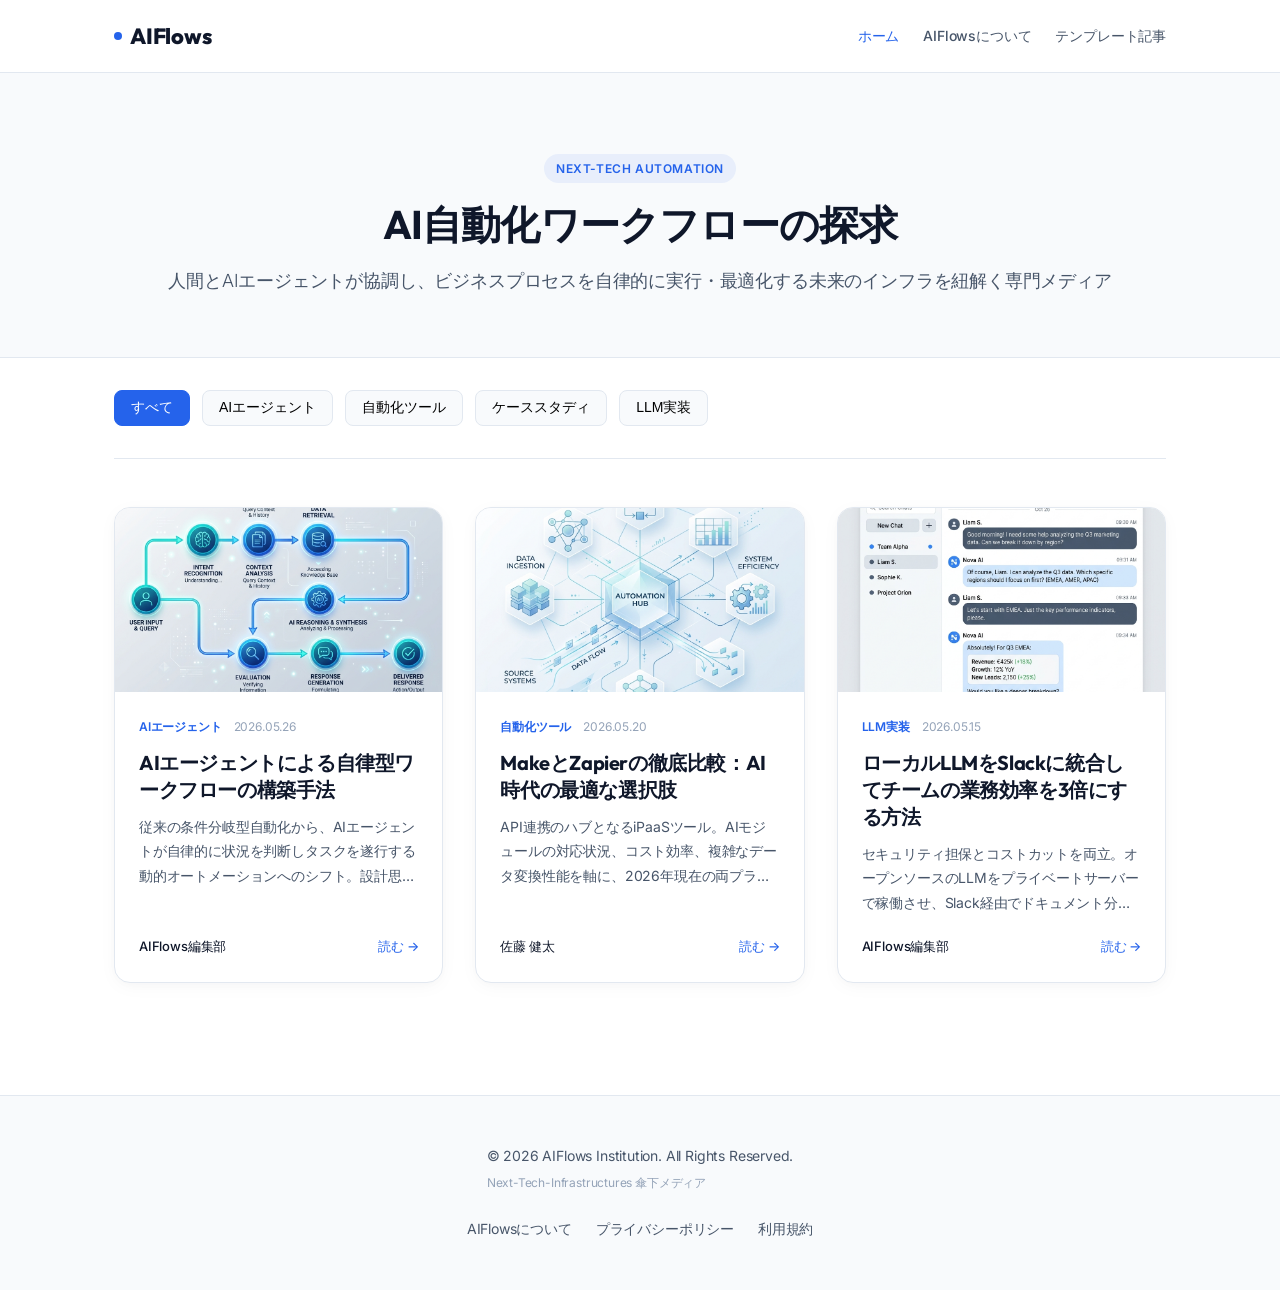
==== index.html @ 8ea33a56 "Initial commit of AIFlows blog template" ====
<!DOCTYPE html>
<html lang="ja">
<head>
    <meta charset="UTF-8">
    <meta name="viewport" content="width=device-width, initial-scale=1.0">
    <title>AIFlows | AI自動化ワークフローの専門メディア</title>
    <!-- Meta tags for SEO -->
    <meta name="description" content="AIFlowsは、AIエージェント、最新の自動化ツール、LLM統合などを活用した次世代ワークフローの構築・実践方法を解説する専門情報メディアです。">
    <meta name="keywords" content="AI自動化, AIワークフロー, AIエージェント, Make, Zapier, LLM, 業務効率化">
    <link rel="stylesheet" href="./styles.css">
</head>
<body>

    <!-- Header -->
    <header class="site-header">
        <div class="container nav-wrapper">
            <a href="./index.html" class="logo">
                <div class="logo-dot"></div>
                AIFlows
            </a>
            <nav class="main-nav">
                <a href="./index.html" class="active">ホーム</a>
                <a href="#about">AIFlowsについて</a>
                <a href="./article-template.html">テンプレート記事</a>
            </nav>
        </div>
    </header>

    <!-- Hero -->
    <section class="hero">
        <div class="container">
            <span class="hero-tag">Next-Tech Automation</span>
            <h1>AI自動化ワークフローの探求</h1>
            <p>人間とAIエージェントが協調し、ビジネスプロセスを自律的に実行・最適化する未来のインフラを紐解く専門メディア</p>
        </div>
    </section>

    <!-- Filter/Category Bar -->
    <div class="container">
        <div class="filter-bar">
            <button class="filter-btn active">すべて</button>
            <button class="filter-btn">AIエージェント</button>
            <button class="filter-btn">自動化ツール</button>
            <button class="filter-btn">ケーススタディ</button>
            <button class="filter-btn">LLM実装</button>
        </div>
    </div>

    <!-- Blog Grid -->
    <main class="container">
        <div class="blog-grid">
            
            <!-- Article 1 -->
            <article class="card">
                <div class="card-image-wrap">
                    <img src="./article_ai_agent.png" alt="AIエージェントによる自動自律型ワークフローの構築" loading="lazy">
                </div>
                <div class="card-content">
                    <div class="card-meta">
                        <span class="card-tag">AIエージェント</span>
                        <time datetime="2026-05-26">2026.05.26</time>
                    </div>
                    <h3><a href="./article-template.html">AIエージェントによる自律型ワークフローの構築手法</a></h3>
                    <p class="card-desc">
                        従来の条件分岐型自動化から、AIエージェントが自律的に状況を判断しタスクを遂行する動的オートメーションへのシフト。設計思想と実装プロセスを解説します。
                    </p>
                    <div class="card-footer">
                        <span class="author">AIFlows編集部</span>
                        <a href="./article-template.html" class="read-more">読む →</a>
                    </div>
                </div>
            </article>

            <!-- Article 2 -->
            <article class="card">
                <div class="card-image-wrap">
                    <img src="./article_automation.png" alt="MakeとZapierの徹底比較：2026年最新視点" loading="lazy">
                </div>
                <div class="card-content">
                    <div class="card-meta">
                        <span class="card-tag">自動化ツール</span>
                        <time datetime="2026-05-20">2026.05.20</time>
                    </div>
                    <h3><a href="./article-template.html">MakeとZapierの徹底比較：AI時代の最適な選択肢</a></h3>
                    <p class="card-desc">
                        API連携のハブとなるiPaaSツール。AIモジュールの対応状況、コスト効率、複雑なデータ変換性能を軸に、2026年現在の両プラットフォームの強みを比較検証。
                    </p>
                    <div class="card-footer">
                        <span class="author">佐藤 健太</span>
                        <a href="./article-template.html" class="read-more">読む →</a>
                    </div>
                </div>
            </article>

            <!-- Article 3 -->
            <article class="card">
                <div class="card-image-wrap">
                    <img src="./article_llm_slack.png" alt="ローカルLLMを社内Slackに統合する技術ガイド" loading="lazy">
                </div>
                <div class="card-content">
                    <div class="card-meta">
                        <span class="card-tag">LLM実装</span>
                        <time datetime="2026-05-15">2026.05.15</time>
                    </div>
                    <h3><a href="./article-template.html">ローカルLLMをSlackに統合してチームの業務効率を3倍にする方法</a></h3>
                    <p class="card-desc">
                        セキュリティ担保とコストカットを両立。オープンソースのLLMをプライベートサーバーで稼働させ、Slack経由でドキュメント分析を行う実用的な実装ガイド。
                    </p>
                    <div class="card-footer">
                        <span class="author">AIFlows編集部</span>
                        <a href="./article-template.html" class="read-more">読む →</a>
                    </div>
                </div>
            </article>

        </div>
    </main>

    <!-- Footer -->
    <footer class="site-footer">
        <div class="container footer-content">
            <div>
                <p>&copy; 2026 AIFlows Institution. All Rights Reserved.</p>
                <p style="font-size: 12px; color: var(--text-light); margin-top: 4px;">Next-Tech-Infrastructures 傘下メディア</p>
            </div>
            <div class="footer-links">
                <a href="#about">AIFlowsについて</a>
                <a href="#privacy">プライバシーポリシー</a>
                <a href="#terms">利用規約</a>
            </div>
        </div>
    </footer>

</body>
</html>
---- styles.css ----
/*
  AIFlows - Clean & Minimalist Blog Stylesheet
  Theme: Tech Minimalist (High Performance, Responsive)
*/

@import url('https://fonts.googleapis.com/css2?family=Inter:wght@300;400;500;600;700&family=Outfit:wght@400;600;800&display=swap');

:root {
    --bg-main: #ffffff;
    --bg-sub: #f8fafc;
    --text-main: #0f172a;
    --text-sub: #475569;
    --text-light: #94a3b8;
    --accent: #2563eb; /* Cobalt Blue */
    --accent-hover: #1d4ed8;
    --border: #e2e8f0;
    --card-shadow: 0 4px 20px -2px rgba(15, 23, 42, 0.04), 0 2px 8px -1px rgba(15, 23, 42, 0.02);
    --card-shadow-hover: 0 20px 25px -5px rgba(15, 23, 42, 0.08), 0 10px 10px -5px rgba(15, 23, 42, 0.04);
}

* {
    box-sizing: border-box;
    margin: 0;
    padding: 0;
}

body {
    font-family: 'Inter', 'Noto Sans JP', -apple-system, BlinkMacSystemFont, "Segoe UI", Roboto, sans-serif;
    background-color: var(--bg-main);
    color: var(--text-main);
    line-height: 1.75;
    font-size: 16px;
    -webkit-font-smoothing: antialiased;
    letter-spacing: -0.011em;
}

/* Typography */
h1, h2, h3, h4, h5, h6 {
    font-family: 'Outfit', sans-serif;
    color: var(--text-main);
    font-weight: 700;
    line-height: 1.25;
    letter-spacing: -0.02em;
}

a {
    color: inherit;
    text-decoration: none;
    transition: color 0.2s ease, opacity 0.2s ease;
}

/* Layout */
.container {
    width: 100%;
    max-width: 1100px;
    margin: 0 auto;
    padding: 0 24px;
}

/* Header & Nav */
header.site-header {
    border-b: 1px solid var(--border);
    position: sticky;
    top: 0;
    background-color: rgba(255, 255, 255, 0.85);
    backdrop-filter: blur(8px);
    -webkit-backdrop-filter: blur(8px);
    z-index: 100;
    border-bottom: 1px solid var(--border);
}

.nav-wrapper {
    display: flex;
    justify-content: space-between;
    align-items: center;
    height: 72px;
}

.logo {
    display: flex;
    align-items: center;
    gap: 8px;
    font-family: 'Outfit', sans-serif;
    font-size: 22px;
    font-weight: 800;
    color: var(--text-main);
}

.logo-dot {
    width: 8px;
    height: 8px;
    border-radius: 50%;
    background-color: var(--accent);
}

nav.main-nav {
    display: flex;
    gap: 24px;
    font-size: 14px;
    font-weight: 500;
    color: var(--text-sub);
}

nav.main-nav a:hover, nav.main-nav a.active {
    color: var(--accent);
}

/* Hero Section */
.hero {
    padding: 80px 0 60px 0;
    text-align: center;
    background-color: var(--bg-sub);
    border-bottom: 1px solid var(--border);
}

.hero-tag {
    display: inline-block;
    padding: 4px 12px;
    background-color: rgba(37, 99, 235, 0.08);
    color: var(--accent);
    font-size: 12px;
    font-weight: 600;
    border-radius: 9999px;
    margin-bottom: 16px;
    letter-spacing: 0.05em;
    text-transform: uppercase;
}

.hero h1 {
    font-size: 40px;
    margin-bottom: 16px;
}

.hero p {
    color: var(--text-sub);
    font-size: 18px;
    max-w-2xl: 600px;
    margin: 0 auto;
    font-weight: 300;
}

/* Filter bar */
.filter-bar {
    display: flex;
    gap: 12px;
    padding: 32px 0;
    border-bottom: 1px solid var(--border);
    overflow-x: auto;
    white-space: nowrap;
    -webkit-overflow-scrolling: touch;
}

.filter-btn {
    padding: 8px 16px;
    border-radius: 8px;
    font-size: 14px;
    font-weight: 500;
    background-color: var(--bg-sub);
    border: 1px solid var(--border);
    cursor: pointer;
    transition: all 0.2s ease;
}

.filter-btn:hover, .filter-btn.active {
    background-color: var(--accent);
    color: #ffffff;
    border-color: var(--accent);
}

/* Grid & Cards */
.blog-grid {
    display: grid;
    grid-template-columns: repeat(auto-fill, minmax(320px, 1fr));
    gap: 32px;
    padding: 48px 0;
}

.card {
    display: flex;
    flex-direction: column;
    background: var(--bg-main);
    border-radius: 16px;
    border: 1px solid var(--border);
    overflow: hidden;
    box-shadow: var(--card-shadow);
    transition: transform 0.2s ease, box-shadow 0.2s ease, border-color 0.2s ease;
}

.card:hover {
    transform: translateY(-4px);
    box-shadow: var(--card-shadow-hover);
    border-color: rgba(37, 99, 235, 0.2);
}

.card-image-wrap {
    aspect-ratio: 16 / 9;
    width: 100%;
    overflow: hidden;
    background-color: var(--bg-sub);
    position: relative;
}

.card-image-wrap img {
    width: 100%;
    height: 100%;
    object-fit: cover;
    transition: transform 0.3s ease;
}

.card:hover .card-image-wrap img {
    transform: scale(1.03);
}

.card-content {
    padding: 24px;
    display: flex;
    flex-direction: column;
    flex-grow: 1;
}

.card-meta {
    display: flex;
    align-items: center;
    gap: 12px;
    font-size: 12px;
    color: var(--text-light);
    margin-bottom: 12px;
}

.card-tag {
    color: var(--accent);
    font-weight: 600;
}

.card h3 {
    font-size: 20px;
    margin-bottom: 12px;
    line-height: 1.35;
}

.card h3 a:hover {
    color: var(--accent);
}

.card-desc {
    color: var(--text-sub);
    font-size: 14px;
    margin-bottom: 20px;
    display: -webkit-box;
    -webkit-line-clamp: 3;
    -webkit-box-orient: vertical;
    overflow: hidden;
}

.card-footer {
    margin-top: auto;
    display: flex;
    justify-content: space-between;
    align-items: center;
    font-size: 13px;
    font-weight: 500;
}

.read-more {
    color: var(--accent);
    display: flex;
    align-items: center;
    gap: 4px;
}

/* Article Template Styles */
.article-header {
    padding: 64px 0 40px 0;
    text-align: center;
    max-width: 800px;
    margin: 0 auto;
}

.article-header .meta {
    display: flex;
    justify-content: center;
    align-items: center;
    gap: 16px;
    font-size: 14px;
    color: var(--text-sub);
    margin-bottom: 16px;
}

.article-header h1 {
    font-size: 32px;
    md-font-size: 44px;
    margin-bottom: 24px;
}

.article-hero {
    width: 100%;
    max-width: 800px;
    aspect-ratio: 16 / 9;
    border-radius: 16px;
    overflow: hidden;
    margin: 0 auto 48px auto;
    border: 1px solid var(--border);
}

.article-hero img {
    width: 100%;
    height: 100%;
    object-fit: cover;
}

.article-body {
    max-width: 680px;
    margin: 0 auto;
    font-size: 17px;
    line-height: 1.8;
}

.article-body p {
    margin-bottom: 24px;
}

.article-body h2 {
    font-size: 26px;
    margin: 40px 0 20px 0;
    border-bottom: 1px solid var(--border);
    padding-bottom: 8px;
}

.article-body h3 {
    font-size: 20px;
    margin: 32px 0 16px 0;
}

.article-body blockquote {
    border-left: 4px solid var(--accent);
    padding: 16px 24px;
    background-color: var(--bg-sub);
    margin: 32px 0;
    border-radius: 0 8px 8px 0;
    font-style: italic;
    color: var(--text-sub);
}

.article-body ul, .article-body ol {
    margin-bottom: 24px;
    padding-left: 20px;
}

.article-body li {
    margin-bottom: 8px;
}

.article-body code {
    background-color: var(--bg-sub);
    padding: 2px 6px;
    border-radius: 4px;
    font-family: monospace;
    font-size: 15px;
}

/* Footer */
footer.site-footer {
    border-top: 1px solid var(--border);
    padding: 48px 0;
    background-color: var(--bg-sub);
    margin-top: 64px;
    font-size: 14px;
    color: var(--text-sub);
}

.footer-content {
    display: flex;
    flex-direction: column;
    md-flex-direction: row;
    justify-content: space-between;
    align-items: center;
    gap: 24px;
}

.footer-links {
    display: flex;
    gap: 24px;
}

/* Media Queries */
@media (max-width: 768px) {
    .nav-wrapper {
        height: 64px;
    }
    nav.main-nav {
        display: none; /* Can implement mobile drawer if needed, but keeping it minimalist */
    }
    .hero {
        padding: 60px 0 40px 0;
    }
    .hero h1 {
        font-size: 32px;
    }
    .hero p {
        font-size: 16px;
    }
    .article-header {
        padding: 40px 0 24px 0;
    }
    .article-header h1 {
        font-size: 28px;
    }
    .article-body {
        font-size: 16px;
    }
    .footer-content {
        flex-direction: column;
        text-align: center;
    }
}
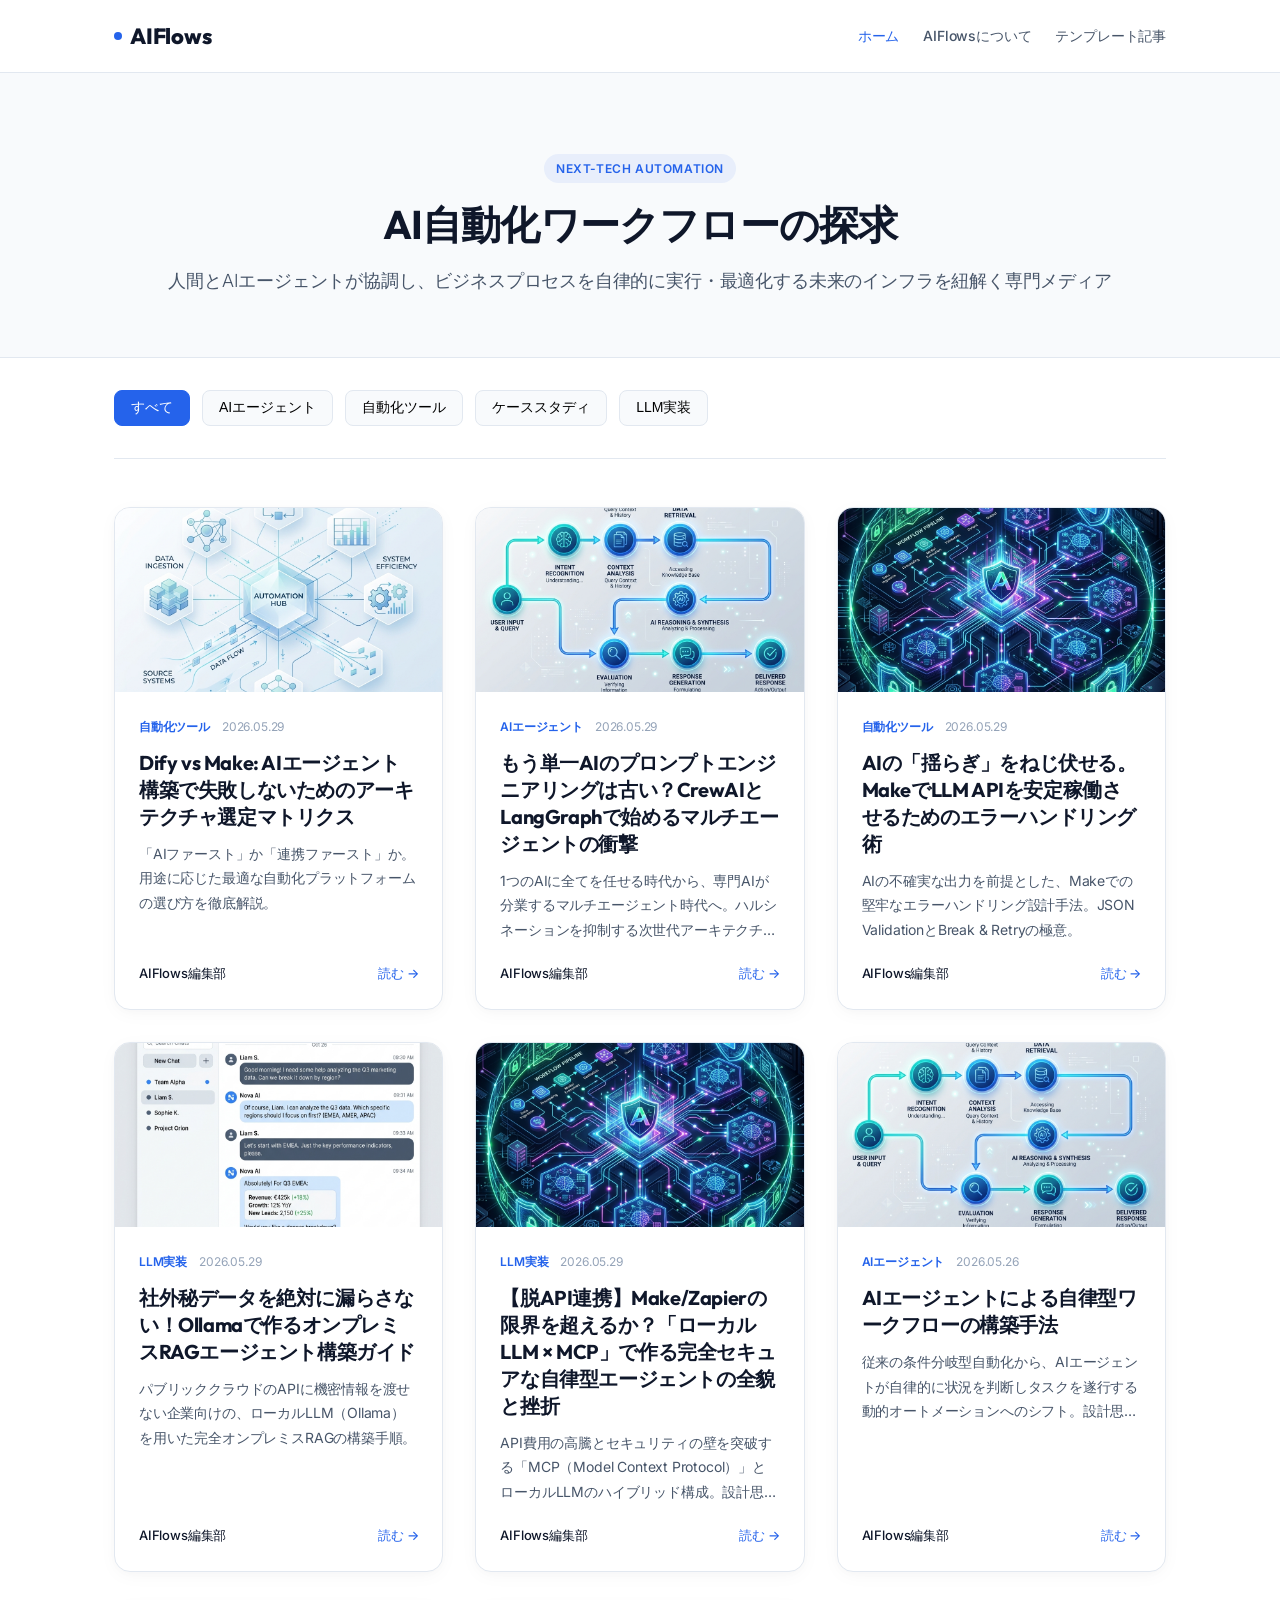
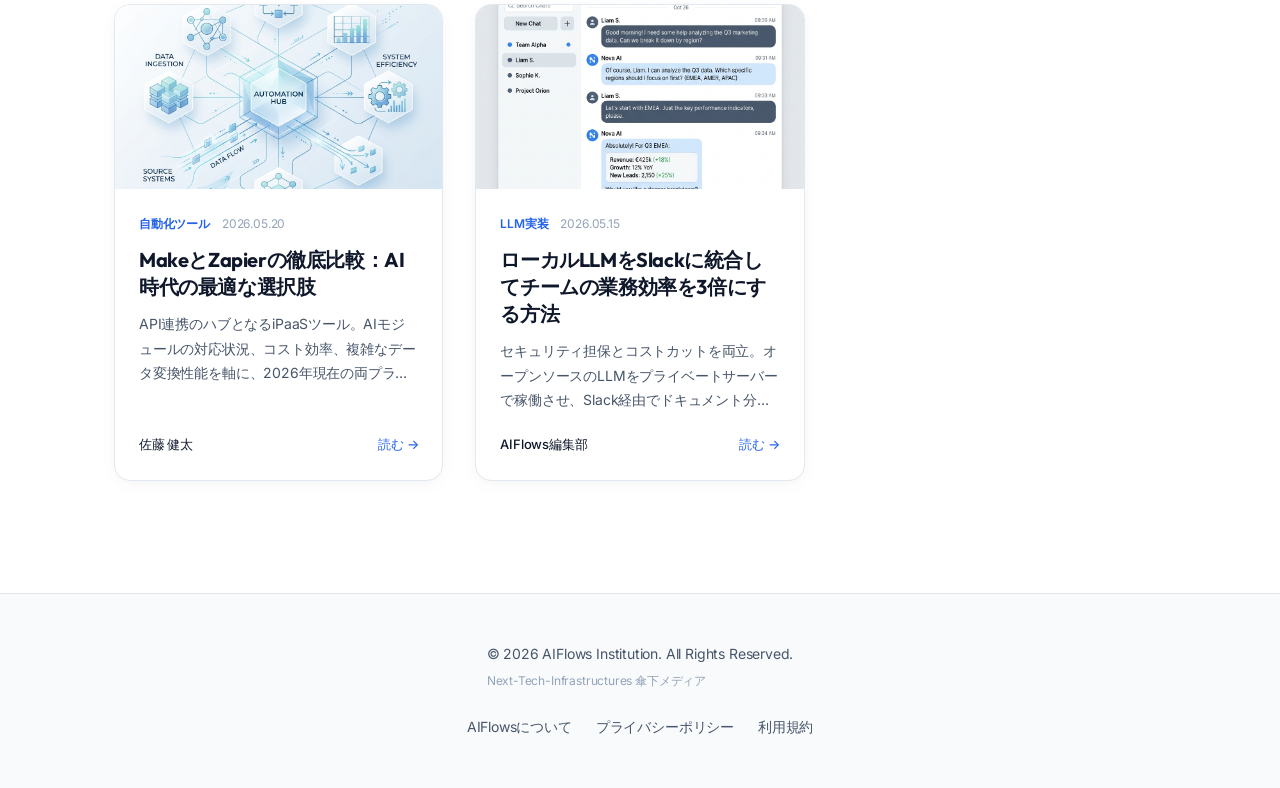
==== commit 7c0d28d1: "Add 5 new deep dive articles on AI agents, MCP, local LLM, and Make integration" ====
--- a/index.html
+++ b/index.html
@@ -49,7 +49,112 @@
     <!-- Blog Grid -->
     <main class="container">
         <div class="blog-grid">
+
+            <!-- Article: Dify vs Make -->
+            <article class="card">
+                <div class="card-image-wrap">
+                    <img src="./article_automation.png" alt="DifyとMakeの比較" loading="lazy">
+                </div>
+                <div class="card-content">
+                    <div class="card-meta">
+                        <span class="card-tag">自動化ツール</span>
+                        <time datetime="2026-05-29">2026.05.29</time>
+                    </div>
+                    <h3><a href="./article-dify-vs-make.html">Dify vs Make: AIエージェント構築で失敗しないためのアーキテクチャ選定マトリクス</a></h3>
+                    <p class="card-desc">
+                        「AIファースト」か「連携ファースト」か。用途に応じた最適な自動化プラットフォームの選び方を徹底解説。
+                    </p>
+                    <div class="card-footer">
+                        <span class="author">AIFlows編集部</span>
+                        <a href="./article-dify-vs-make.html" class="read-more">読む →</a>
+                    </div>
+                </div>
+            </article>
+
+            <!-- Article: Multi Agent -->
+            <article class="card">
+                <div class="card-image-wrap">
+                    <img src="./article_ai_agent.png" alt="マルチエージェントの連携" loading="lazy">
+                </div>
+                <div class="card-content">
+                    <div class="card-meta">
+                        <span class="card-tag">AIエージェント</span>
+                        <time datetime="2026-05-29">2026.05.29</time>
+                    </div>
+                    <h3><a href="./article-multi-agent-crewai.html">もう単一AIのプロンプトエンジニアリングは古い？CrewAIとLangGraphで始めるマルチエージェントの衝撃</a></h3>
+                    <p class="card-desc">
+                        1つのAIに全てを任せる時代から、専門AIが分業するマルチエージェント時代へ。ハルシネーションを抑制する次世代アーキテクチャ。
+                    </p>
+                    <div class="card-footer">
+                        <span class="author">AIFlows編集部</span>
+                        <a href="./article-multi-agent-crewai.html" class="read-more">読む →</a>
+                    </div>
+                </div>
+            </article>
+
+            <!-- Article: Error Handling -->
+            <article class="card">
+                <div class="card-image-wrap">
+                    <img src="./article_mcp_llm.png" alt="Makeのエラーハンドリング" loading="lazy">
+                </div>
+                <div class="card-content">
+                    <div class="card-meta">
+                        <span class="card-tag">自動化ツール</span>
+                        <time datetime="2026-05-29">2026.05.29</time>
+                    </div>
+                    <h3><a href="./article-make-error-handling.html">AIの「揺らぎ」をねじ伏せる。MakeでLLM APIを安定稼働させるためのエラーハンドリング術</a></h3>
+                    <p class="card-desc">
+                        AIの不確実な出力を前提とした、Makeでの堅牢なエラーハンドリング設計手法。JSON ValidationとBreak & Retryの極意。
+                    </p>
+                    <div class="card-footer">
+                        <span class="author">AIFlows編集部</span>
+                        <a href="./article-make-error-handling.html" class="read-more">読む →</a>
+                    </div>
+                </div>
+            </article>
+
+            <!-- Article: On-premise RAG -->
+            <article class="card">
+                <div class="card-image-wrap">
+                    <img src="./article_llm_slack.png" alt="オンプレミスRAGアーキテクチャ" loading="lazy">
+                </div>
+                <div class="card-content">
+                    <div class="card-meta">
+                        <span class="card-tag">LLM実装</span>
+                        <time datetime="2026-05-29">2026.05.29</time>
+                    </div>
+                    <h3><a href="./article-onpremise-rag.html">社外秘データを絶対に漏らさない！Ollamaで作るオンプレミスRAGエージェント構築ガイド</a></h3>
+                    <p class="card-desc">
+                        パブリッククラウドのAPIに機密情報を渡せない企業向けの、ローカルLLM（Ollama）を用いた完全オンプレミスRAGの構築手順。
+                    </p>
+                    <div class="card-footer">
+                        <span class="author">AIFlows編集部</span>
+                        <a href="./article-onpremise-rag.html" class="read-more">読む →</a>
+                    </div>
+                </div>
+            </article>
             
+            <!-- Article New -->
+            <article class="card">
+                <div class="card-image-wrap">
+                    <img src="./article_mcp_llm.png" alt="ローカルLLMとMCPによるセキュアなAIエージェント" loading="lazy">
+                </div>
+                <div class="card-content">
+                    <div class="card-meta">
+                        <span class="card-tag">LLM実装</span>
+                        <time datetime="2026-05-29">2026.05.29</time>
+                    </div>
+                    <h3><a href="./article-mcp-local-llm-make.html">【脱API連携】Make/Zapierの限界を超えるか？「ローカルLLM × MCP」で作る完全セキュアな自律型エージェントの全貌と挫折</a></h3>
+                    <p class="card-desc">
+                        API費用の高騰とセキュリティの壁を突破する「MCP（Model Context Protocol）」とローカルLLMのハイブリッド構成。設計思想から、Make連携時の泥臭い失敗談までを解説します。
+                    </p>
+                    <div class="card-footer">
+                        <span class="author">AIFlows編集部</span>
+                        <a href="./article-mcp-local-llm-make.html" class="read-more">読む →</a>
+                    </div>
+                </div>
+            </article>
+
             <!-- Article 1 -->
             <article class="card">
                 <div class="card-image-wrap">
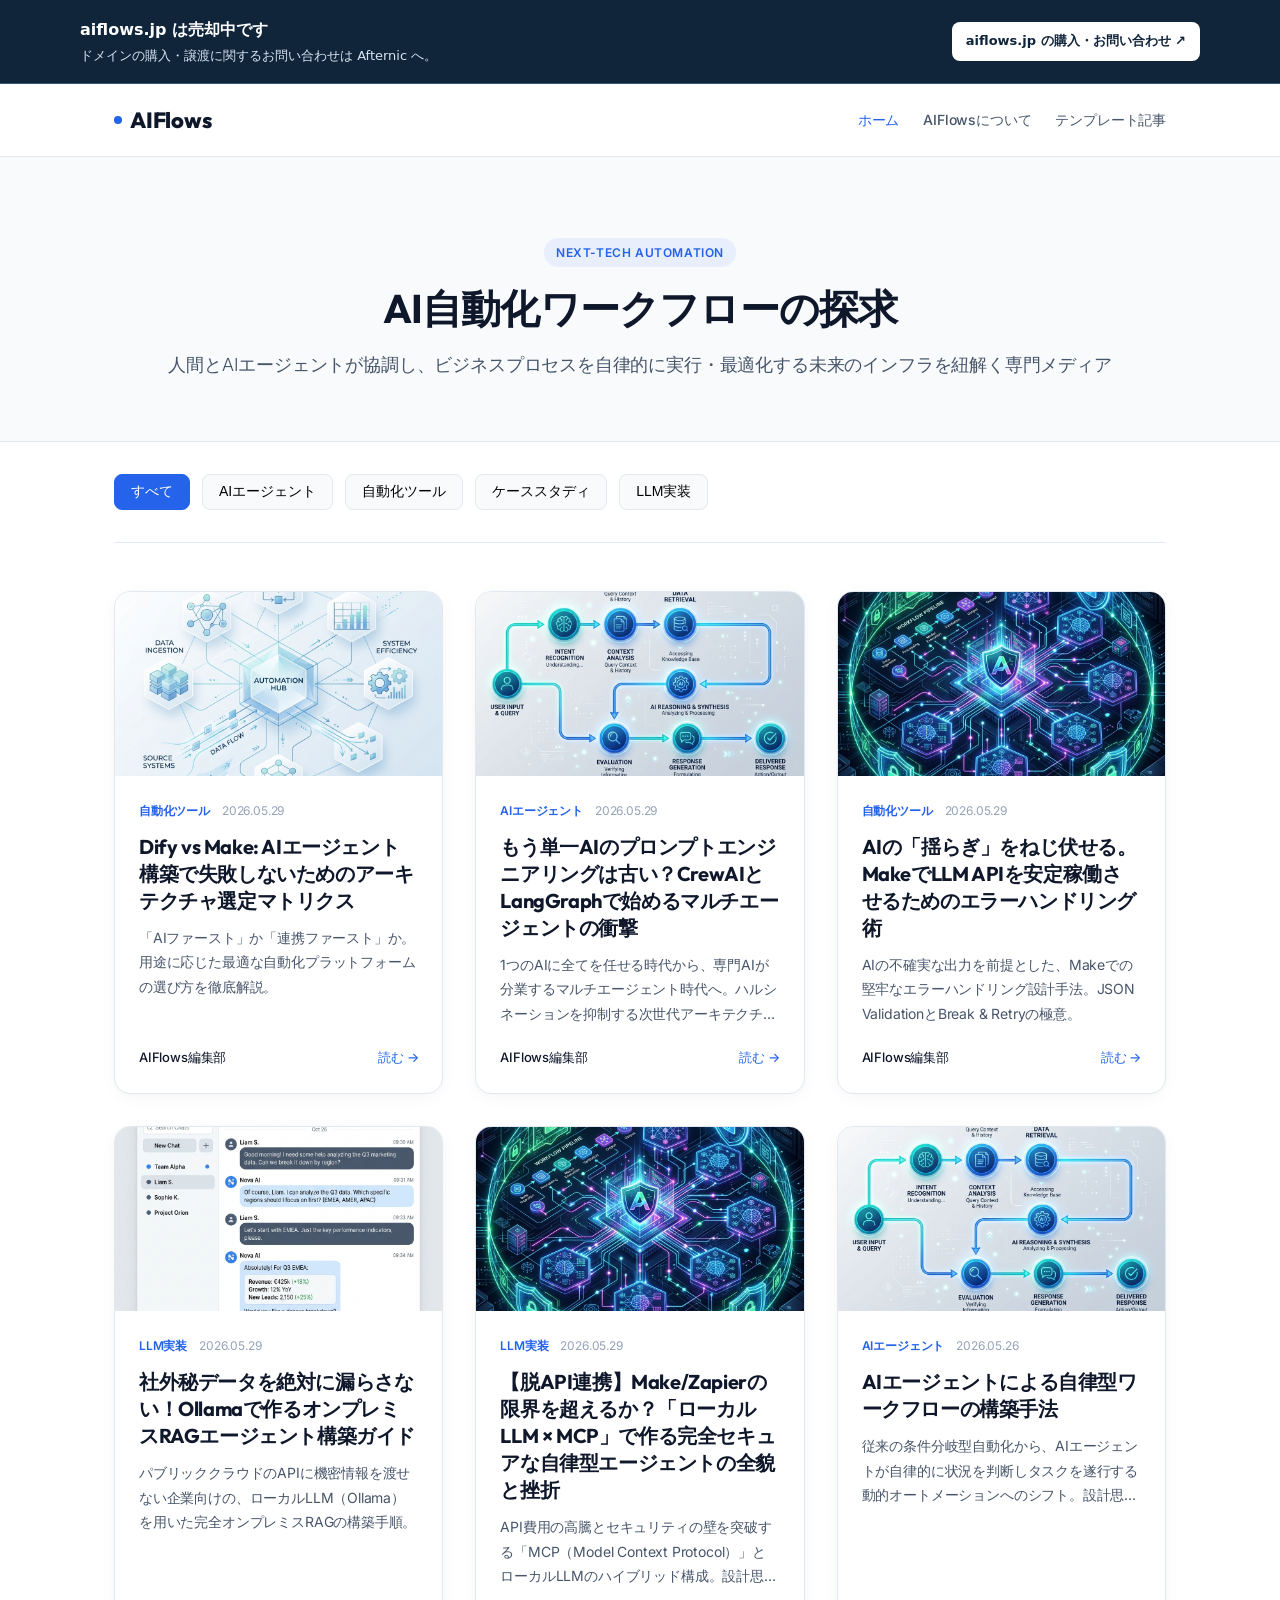
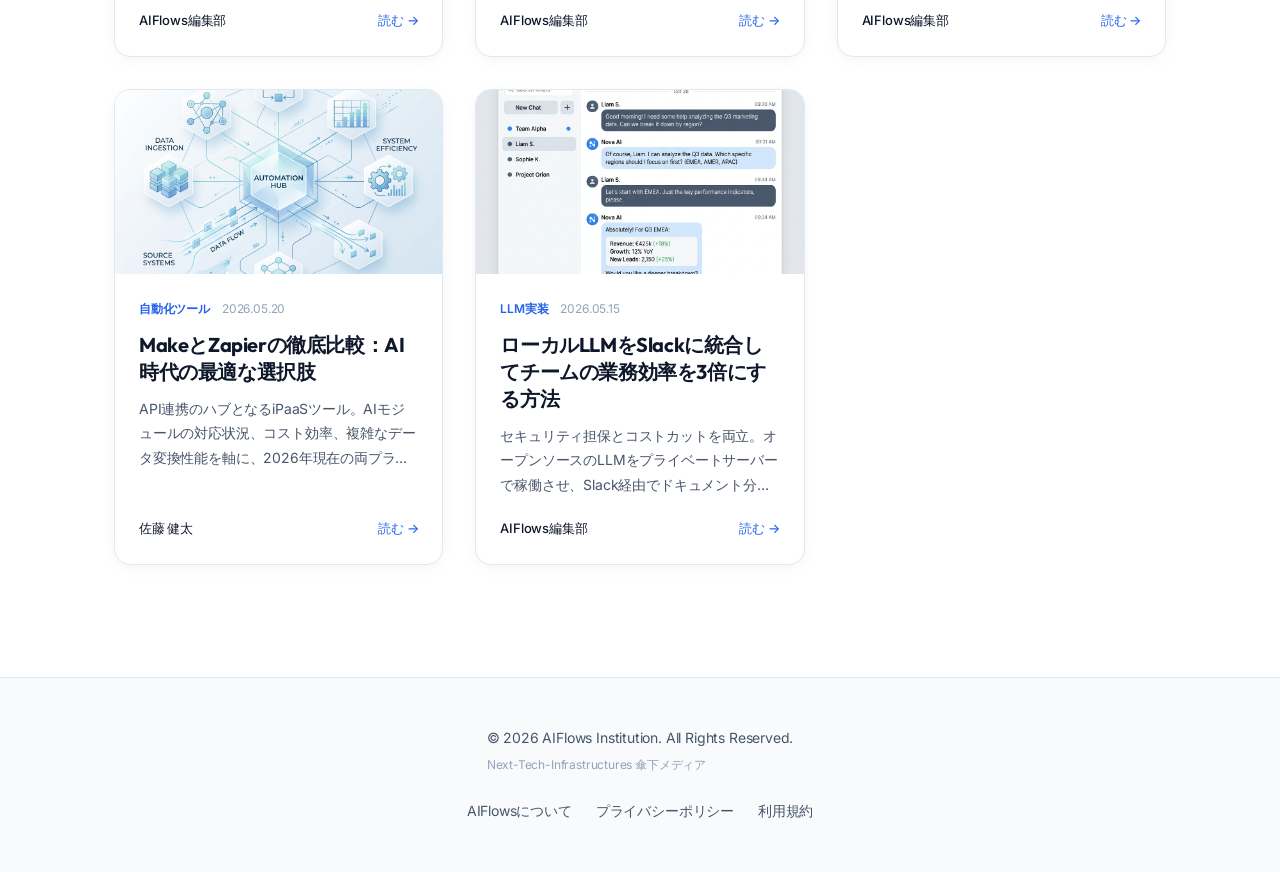
==== commit 90854322: "Add domain sale notice and public Afternic purchase links" ====
--- a/index.html
+++ b/index.html
@@ -8,8 +8,14 @@
     <meta name="description" content="AIFlowsは、AIエージェント、最新の自動化ツール、LLM統合などを活用した次世代ワークフローの構築・実践方法を解説する専門情報メディアです。">
     <meta name="keywords" content="AI自動化, AIワークフロー, AIエージェント, Make, Zapier, LLM, 業務効率化">
     <link rel="stylesheet" href="./styles.css">
+
+<style id="domain-sale-style">
+#domain-sale-notice{position:relative;z-index:60;background:#10243a;color:#fff;border-bottom:1px solid #385777;padding:16px 20px;font:14px/1.7 system-ui,sans-serif;letter-spacing:normal;text-align:left}#domain-sale-notice .domain-sale-inner{max-width:1120px;margin:0 auto;display:flex;align-items:center;justify-content:space-between;gap:12px;flex-wrap:wrap}#domain-sale-notice strong{display:block;font-size:16px;color:#fff}#domain-sale-notice p{margin:2px 0 0;color:#d6e5f3;font-size:13px}#domain-sale-notice .domain-sale-actions{display:flex;gap:10px;flex-wrap:wrap}#domain-sale-notice .domain-sale-link{display:inline-block;background:#fff;color:#10243a;padding:9px 14px;border-radius:8px;text-decoration:none;font-size:13px;font-weight:700;line-height:1.6}#domain-sale-notice .domain-sale-link:hover{background:#dcecf9}#domain-sale-notice .domain-sale-link:focus-visible{outline:3px solid #71c5ff;outline-offset:3px}
+</style>
 </head>
 <body>
+<aside id="domain-sale-notice" aria-label="ドメイン売却のご案内"><div class="domain-sale-inner"><div><strong>aiflows.jp は売却中です</strong><p>ドメインの購入・譲渡に関するお問い合わせは Afternic へ。</p></div><div class="domain-sale-actions"><a class="domain-sale-link" href="https://www.afternic.com/domain/aiflows.jp" target="_blank" rel="noopener noreferrer">aiflows.jp の購入・お問い合わせ ↗</a></div></div></aside>
+
 
     <!-- Header -->
     <header class="site-header">
